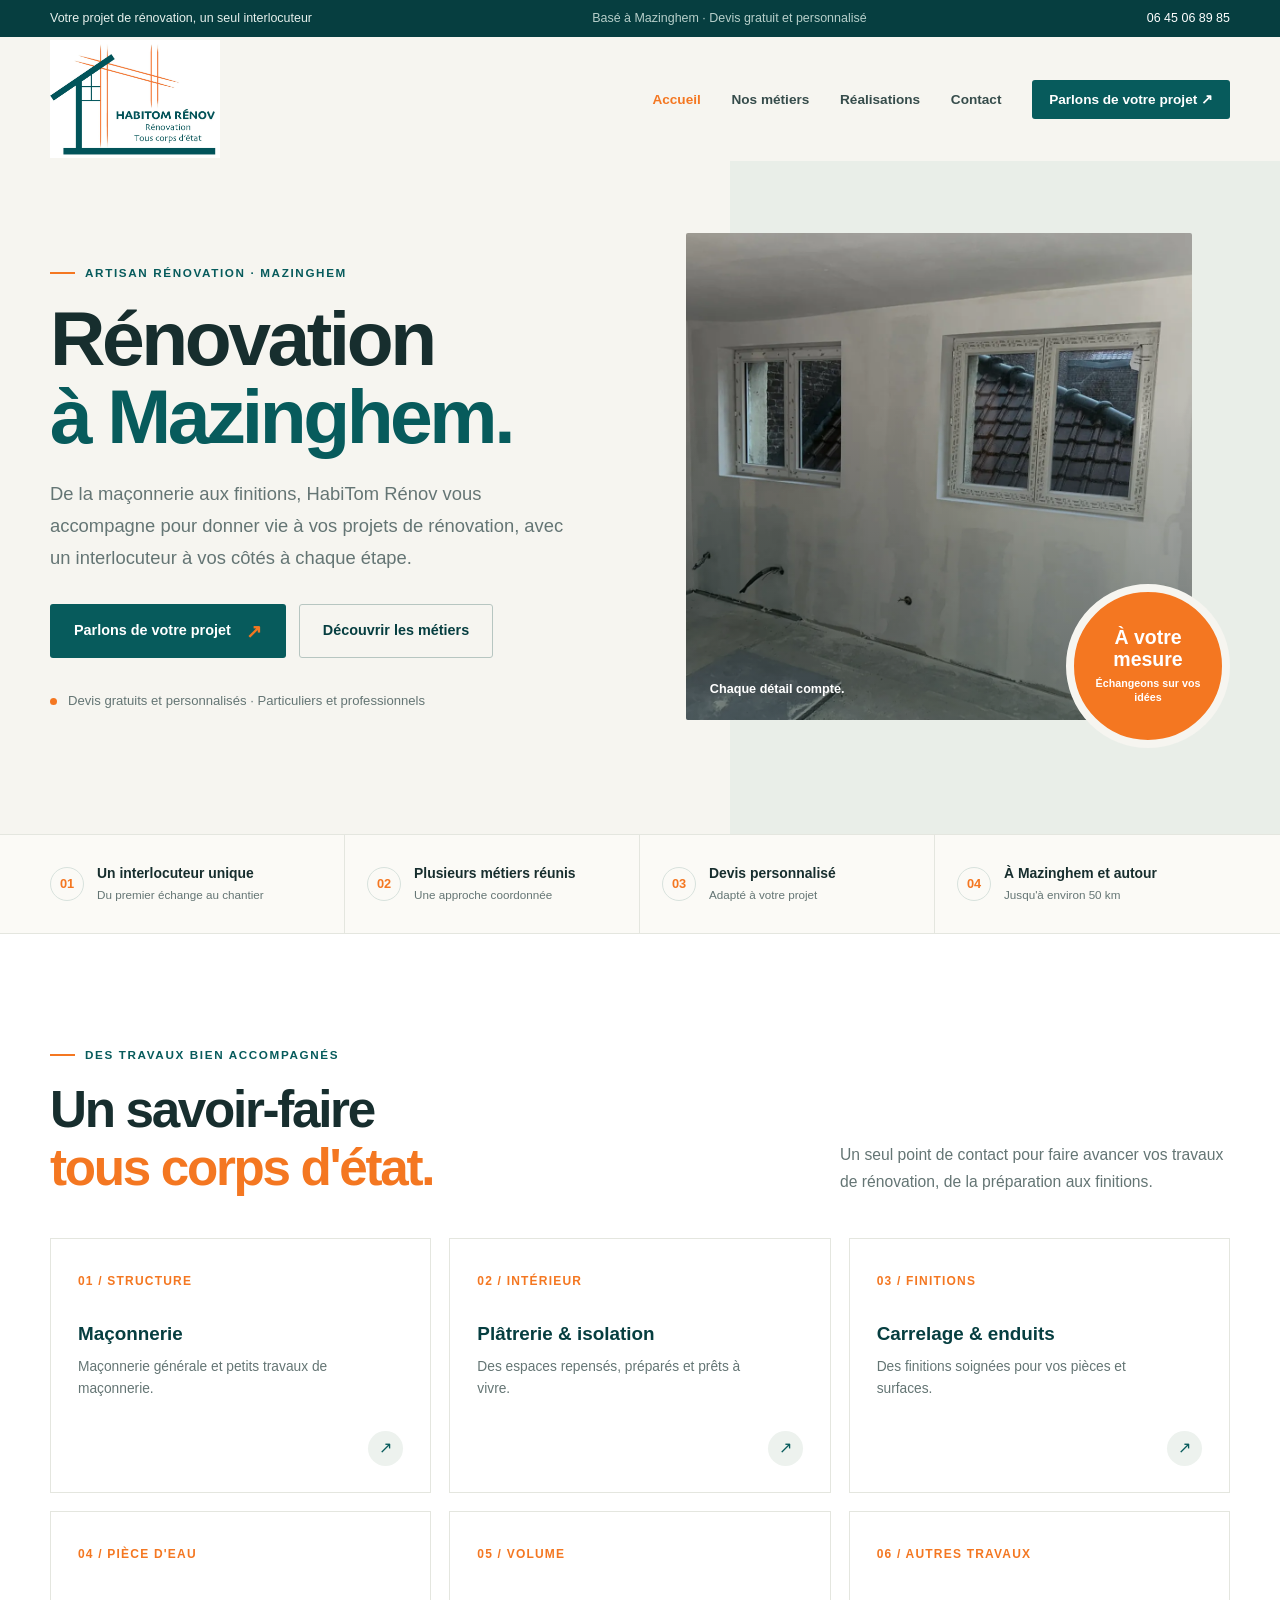
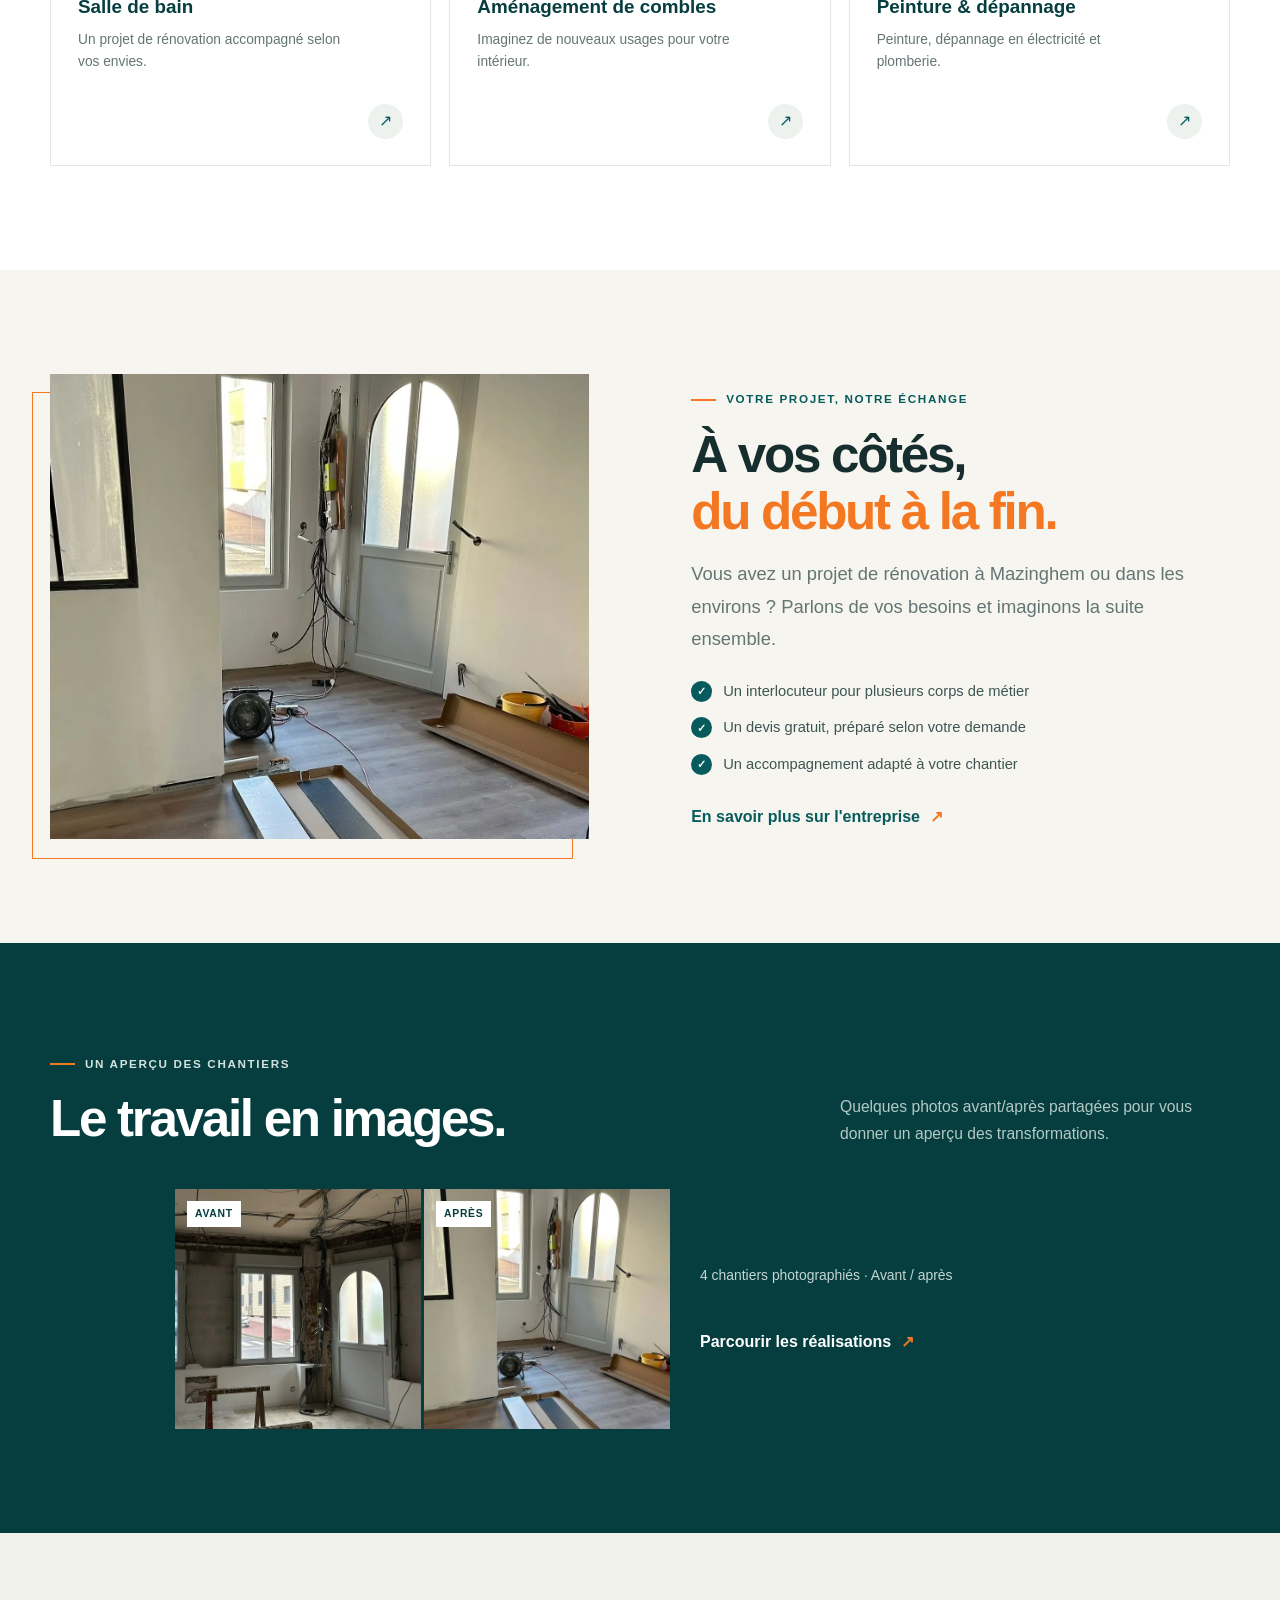
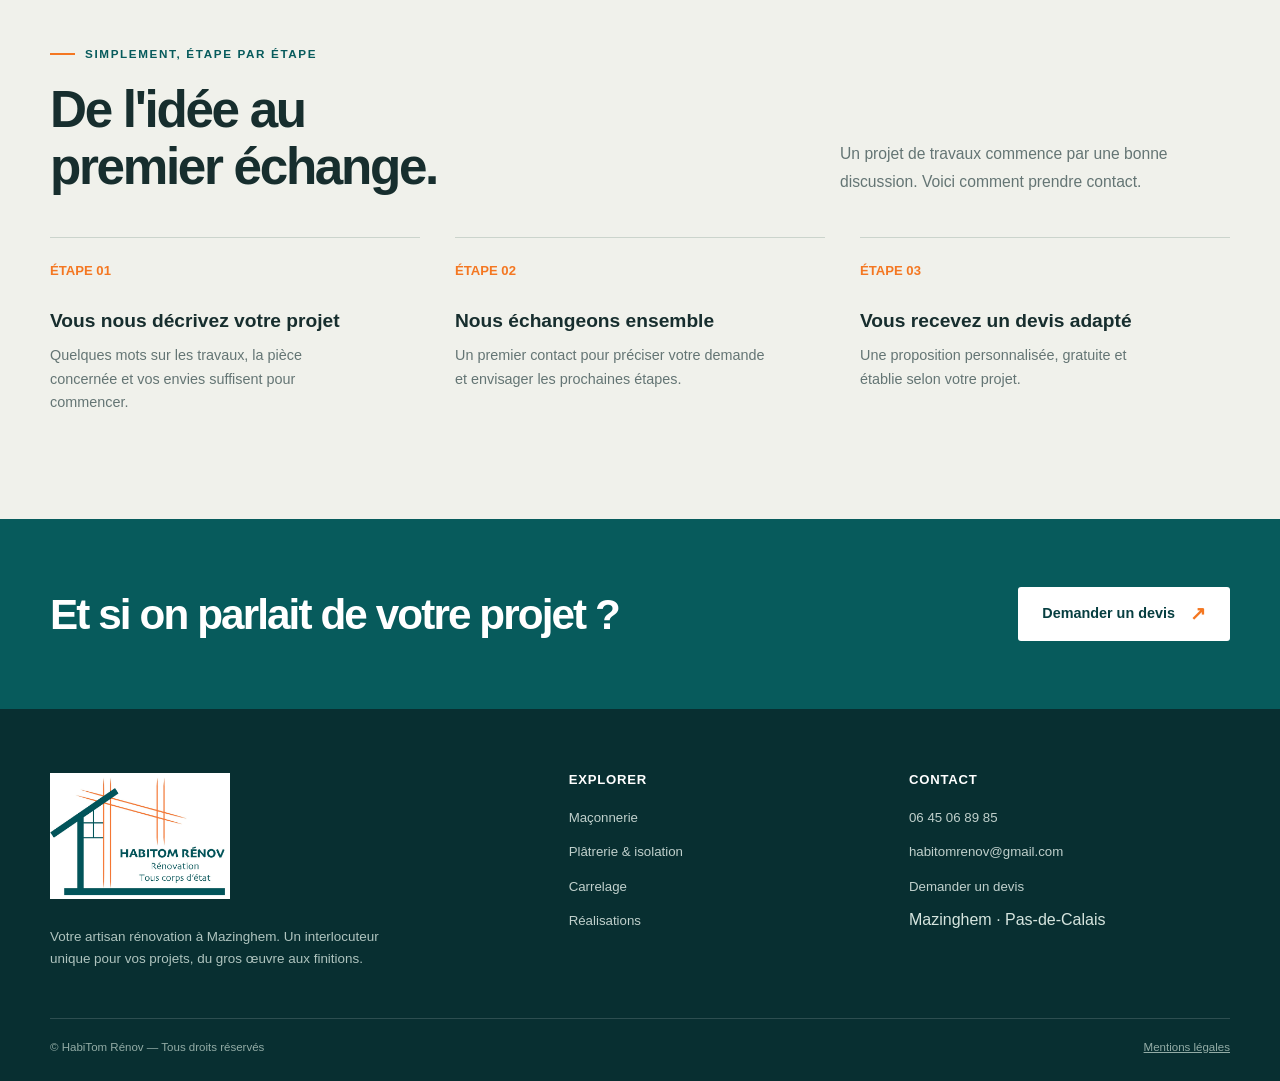
==== index.html @ 7ed55eff "Ajoute le logo recadré au site Co-authored-by: Copilot <223556219+Copilot@users.noreply.github.com>" ====
<!doctype html>
<html lang="fr">
<head>
  <meta charset="utf-8">
  <meta name="viewport" content="width=device-width, initial-scale=1">
  <title>HabiTom Rénov | Rénovation à Mazinghem</title>
  <meta name="description" content="HabiTom Rénov vous accompagne dans vos travaux de rénovation à Mazinghem : maçonnerie, plâtrerie, isolation, carrelage et aménagement intérieur.">
  <meta name="theme-color" content="#075b5c">
  <link rel="icon" href="assets/images/habitom-logo.jpg" type="image/jpeg">
  <link rel="stylesheet" href="assets/css/style.css">
  <script src="assets/js/main.js" defer></script>
  <script type="application/ld+json">
  {
    "@context": "https://schema.org",
    "@type": "GeneralContractor",
    "name": "HabiTom Rénov",
    "telephone": "+33645068985",
    "email": "habitomrenov@gmail.com",
    "address": {
      "@type": "PostalAddress",
      "addressLocality": "Mazinghem",
      "addressCountry": "FR"
    },
    "areaServed": "Mazinghem et ses environs"
  }
  </script>
</head>
<body>
  <a class="skip-link" href="#contenu">Aller au contenu</a>
  <div class="topbar"><div class="wrap topbar-inner"><span>Votre projet de rénovation, un seul interlocuteur</span><span class="topbar-note">Basé à Mazinghem · Devis gratuit et personnalisé</span><a href="tel:+33645068985">06 45 06 89 85</a></div></div>
  <header class="site-header">
    <div class="wrap header-inner">
      <a class="brand" href="index.html" aria-label="HabiTom Rénov, accueil"><img class="brand-logo" src="assets/images/habitom-logo.jpg" alt="Logo HabiTom Rénov"></a>
      <details class="nav-toggle" open>
        <summary>Menu</summary>
        <nav aria-label="Navigation principale"><ul class="nav-list">
          <li><a href="index.html" aria-current="page">Accueil</a></li><li><a href="#metiers">Nos métiers</a></li><li><a href="realisations.html">Réalisations</a></li><li><a href="devis.html">Contact</a></li><li><a class="nav-cta" href="devis.html">Parlons de votre projet <span class="arrow">↗</span></a></li>
        </ul></nav>
      </details>
    </div>
  </header>
  <main id="contenu">
    <section class="hero">
      <div class="wrap hero-grid">
        <div class="hero-copy">
          <p class="eyebrow">Artisan rénovation · Mazinghem</p>
          <h1>Rénovation<br><span>à Mazinghem.</span></h1>
          <p class="lead">De la maçonnerie aux finitions, HabiTom Rénov vous accompagne pour donner vie à vos projets de rénovation, avec un interlocuteur à vos côtés à chaque étape.</p>
          <div class="hero-actions"><a class="button" href="devis.html">Parlons de votre projet <span class="arrow">↗</span></a><a class="button button-secondary" href="#metiers">Découvrir les métiers</a></div>
          <p class="hero-note">Devis gratuits et personnalisés · Particuliers et professionnels</p>
        </div>
        <div class="hero-visual">
          <div class="hero-image"><img src="assets/images/habitom-1-apres.webp" alt="Pièce rénovée avec murs enduits et fenêtres posées" fetchpriority="high"></div>
          <span class="hero-label">Chaque détail compte.</span>
          <div class="hero-stamp"><strong>À votre<br>mesure</strong><span>Échangeons sur vos idées</span></div>
        </div>
      </div>
    </section>
    <section class="trust-row" aria-label="Les engagements HabiTom Rénov">
      <div class="wrap trust-grid">
        <div class="trust-item"><span class="trust-icon">01</span><div><strong>Un interlocuteur unique</strong><span>Du premier échange au chantier</span></div></div>
        <div class="trust-item"><span class="trust-icon">02</span><div><strong>Plusieurs métiers réunis</strong><span>Une approche coordonnée</span></div></div>
        <div class="trust-item"><span class="trust-icon">03</span><div><strong>Devis personnalisé</strong><span>Adapté à votre projet</span></div></div>
        <div class="trust-item"><span class="trust-icon">04</span><div><strong>À Mazinghem et autour</strong><span>Jusqu'à environ 50 km</span></div></div>
      </div>
    </section>
    <section class="section services-section" id="metiers">
      <div class="wrap">
        <div class="section-head"><div><p class="eyebrow">Des travaux bien accompagnés</p><h2>Un savoir-faire<br><span class="accent">tous corps d'état.</span></h2></div><p class="lead">Un seul point de contact pour faire avancer vos travaux de rénovation, de la préparation aux finitions.</p></div>
        <div class="service-grid">
          <article class="service-card"><span class="card-index">01 / STRUCTURE</span><h3>Maçonnerie</h3><p>Maçonnerie générale et petits travaux de maçonnerie.</p><a class="card-arrow" href="maconnerie.html" aria-label="Découvrir la maçonnerie">↗</a></article>
          <article class="service-card"><span class="card-index">02 / INTÉRIEUR</span><h3>Plâtrerie & isolation</h3><p>Des espaces repensés, préparés et prêts à vivre.</p><a class="card-arrow" href="platrerie-isolation.html" aria-label="Découvrir la plâtrerie et l'isolation">↗</a></article>
          <article class="service-card"><span class="card-index">03 / FINITIONS</span><h3>Carrelage & enduits</h3><p>Des finitions soignées pour vos pièces et surfaces.</p><a class="card-arrow" href="carrelage.html" aria-label="Découvrir le carrelage">↗</a></article>
          <article class="service-card"><span class="card-index">04 / PIÈCE D'EAU</span><h3>Salle de bain</h3><p>Un projet de rénovation accompagné selon vos envies.</p><a class="card-arrow" href="salle-de-bain.html" aria-label="Découvrir la rénovation de salle de bain">↗</a></article>
          <article class="service-card"><span class="card-index">05 / VOLUME</span><h3>Aménagement de combles</h3><p>Imaginez de nouveaux usages pour votre intérieur.</p><a class="card-arrow" href="amenagement-combles.html" aria-label="Découvrir l'aménagement de combles">↗</a></article>
          <article class="service-card"><span class="card-index">06 / AUTRES TRAVAUX</span><h3>Peinture & dépannage</h3><p>Peinture, dépannage en électricité et plomberie.</p><a class="card-arrow" href="devis.html" aria-label="Nous contacter pour ces travaux">↗</a></article>
        </div>
      </div>
    </section>
    <section class="section">
      <div class="wrap split">
        <div class="split-visual"><img src="assets/images/habitom-2-apres.webp" alt="Espace intérieur en cours d'aménagement avec une porte et un sol posés" loading="lazy"></div>
        <div class="split-copy"><p class="eyebrow">Votre projet, notre échange</p><h2>À vos côtés,<br><span class="accent">du début à la fin.</span></h2><p class="lead">Vous avez un projet de rénovation à Mazinghem ou dans les environs ? Parlons de vos besoins et imaginons la suite ensemble.</p><ul class="check-list"><li>Un interlocuteur pour plusieurs corps de métier</li><li>Un devis gratuit, préparé selon votre demande</li><li>Un accompagnement adapté à votre chantier</li></ul><a class="text-link" href="devis.html">En savoir plus sur l'entreprise <span>↗</span></a></div>
      </div>
    </section>
    <section class="section project-section">
      <div class="wrap">
        <div class="section-head"><div><p class="eyebrow">Un aperçu des chantiers</p><h2>Le travail en images.</h2></div><p class="lead">Quelques photos avant/après partagées pour vous donner un aperçu des transformations.</p></div>
        <div class="project-preview">
          <div class="project-preview-images">
            <figure><img src="assets/images/habitom-2-avant.webp" alt="Chantier 2 avant travaux, pièce en cours de rénovation" loading="lazy"><figcaption>Avant</figcaption></figure>
            <figure><img src="assets/images/habitom-2-apres.webp" alt="Chantier 2 après travaux, pièce avec porte et sol posés" loading="lazy"><figcaption>Après</figcaption></figure>
          </div>
          <div class="project-preview-copy"><p>4 chantiers photographiés · Avant / après</p><a class="text-link" href="realisations.html">Parcourir les réalisations <span>↗</span></a></div>
        </div>
      </div>
    </section>
    <section class="section steps-section">
      <div class="wrap">
        <div class="section-head"><div><p class="eyebrow">Simplement, étape par étape</p><h2>De l'idée au<br>premier échange.</h2></div><p class="lead">Un projet de travaux commence par une bonne discussion. Voici comment prendre contact.</p></div>
        <div class="steps-grid">
          <article class="step"><span class="step-num">ÉTAPE 01</span><h3>Vous nous décrivez votre projet</h3><p>Quelques mots sur les travaux, la pièce concernée et vos envies suffisent pour commencer.</p></article>
          <article class="step"><span class="step-num">ÉTAPE 02</span><h3>Nous échangeons ensemble</h3><p>Un premier contact pour préciser votre demande et envisager les prochaines étapes.</p></article>
          <article class="step"><span class="step-num">ÉTAPE 03</span><h3>Vous recevez un devis adapté</h3><p>Une proposition personnalisée, gratuite et établie selon votre projet.</p></article>
        </div>
      </div>
    </section>
    <section class="cta-band"><div class="wrap cta-inner"><h2>Et si on parlait de votre projet&nbsp;?</h2><a class="button" href="devis.html">Demander un devis <span class="arrow">↗</span></a></div></section>
  </main>
  <footer class="site-footer">
    <div class="wrap">
      <div class="footer-grid">
        <div><a class="brand footer-brand" href="index.html" aria-label="HabiTom Rénov, accueil"><img class="brand-logo" src="assets/images/habitom-logo.jpg" alt="Logo HabiTom Rénov"></a><p class="footer-about">Votre artisan rénovation à Mazinghem. Un interlocuteur unique pour vos projets, du gros œuvre aux finitions.</p></div>
        <div class="footer-col"><h2>Explorer</h2><ul class="footer-links"><li><a href="maconnerie.html">Maçonnerie</a></li><li><a href="platrerie-isolation.html">Plâtrerie & isolation</a></li><li><a href="carrelage.html">Carrelage</a></li><li><a href="realisations.html">Réalisations</a></li></ul></div>
        <div class="footer-col"><h2>Contact</h2><ul class="footer-links"><li><a href="tel:+33645068985">06 45 06 89 85</a></li><li><a href="mailto:habitomrenov@gmail.com">habitomrenov@gmail.com</a></li><li><a href="devis.html">Demander un devis</a></li><li><span>Mazinghem · Pas-de-Calais</span></li></ul></div>
      </div>
      <div class="footer-bottom"><span>© HabiTom Rénov — Tous droits réservés</span><a href="mentions-legales.html">Mentions légales</a></div>
    </div>
  </footer>
</body>
</html>
---- assets/css/style.css ----
:root {
  color-scheme: light;
  --teal: #075b5c;
  --teal-dark: #063e40;
  --orange: #f47721;
  --ink: #172e2e;
  --muted: #647574;
  --paper: #f6f5f0;
  --white: #fff;
  --line: #e4e6df;
  --sans: 'Segoe UI', Arial, sans-serif;
  --display: 'Segoe UI', Arial, sans-serif;
  --content: 1180px;
}

* { box-sizing: border-box; }
html { scroll-behavior: smooth; }
body {
  margin: 0;
  color: var(--ink);
  background: var(--paper);
  font-family: var(--sans);
  font-size: 16px;
  line-height: 1.65;
  -webkit-font-smoothing: antialiased;
}
img { display: block; max-width: 100%; }
a { color: inherit; }
button, input, select, textarea { font: inherit; }
button, a { -webkit-tap-highlight-color: transparent; }
::selection { color: var(--white); background: var(--teal); }

.skip-link {
  position: absolute;
  z-index: 20;
  top: 10px;
  left: 10px;
  padding: 10px 14px;
  transform: translateY(-160%);
  color: var(--white);
  background: var(--teal-dark);
}
.skip-link:focus { transform: translateY(0); }
.wrap { width: min(var(--content), calc(100% - 48px)); margin-inline: auto; }
.eyebrow {
  display: inline-flex;
  align-items: center;
  gap: 10px;
  margin: 0 0 18px;
  color: var(--teal);
  font-size: .73rem;
  font-weight: 700;
  letter-spacing: .14em;
  line-height: 1.4;
  text-transform: uppercase;
}
.eyebrow::before { width: 25px; height: 2px; content: ''; background: var(--orange); }
h1, h2, h3, p { margin-top: 0; }
h1, h2, h3 { font-family: var(--display); }
h1, h2 { letter-spacing: -.045em; }
h1 { margin-bottom: 22px; font-size: clamp(2.8rem, 6vw, 5.55rem); font-weight: 600; line-height: 1.02; }
h2 { margin-bottom: 18px; font-size: clamp(2rem, 4vw, 3.2rem); font-weight: 600; line-height: 1.12; }
h3 { margin-bottom: 10px; font-size: 1.2rem; line-height: 1.3; }
.accent { color: var(--orange); }
.lead { max-width: 590px; color: var(--muted); font-size: clamp(1.02rem, 1.7vw, 1.15rem); line-height: 1.75; }
.section { padding: 104px 0; }
.section-head { display: flex; align-items: end; justify-content: space-between; gap: 30px; margin-bottom: 42px; }
.section-head h2 { max-width: 600px; margin-bottom: 0; }
.section-head .lead { max-width: 390px; margin-bottom: 0; font-size: .98rem; }

.topbar { color: #e6f0ec; background: var(--teal-dark); font-size: .78rem; }
.topbar-inner { display: flex; min-height: 37px; align-items: center; justify-content: space-between; gap: 20px; }
.topbar a { color: var(--white); text-decoration: none; }
.topbar .topbar-note { color: #b7cfca; }
.site-header { position: relative; z-index: 5; background: var(--paper); }
.header-inner { display: flex; min-height: 124px; align-items: center; justify-content: space-between; gap: 28px; }
.brand { display: inline-flex; flex: 0 0 auto; align-items: center; color: var(--teal-dark); text-decoration: none; }
.brand-logo { display: block; width: 170px; height: auto; }
.nav-toggle { position: relative; }
.nav-toggle summary { display: none; }
.nav-list { display: flex; align-items: center; gap: clamp(16px, 2.4vw, 33px); margin: 0; padding: 0; list-style: none; }
.nav-list a { color: #364c4b; font-size: .85rem; font-weight: 600; text-decoration: none; transition: color .2s ease; }
.nav-list a:hover, .nav-list a[aria-current="page"] { color: var(--orange); }
.nav-list .nav-cta { padding: 12px 17px; border-radius: 3px; color: var(--white); background: var(--teal); }
.nav-list .nav-cta:hover { color: var(--white); background: var(--teal-dark); }

.button {
  display: inline-flex;
  min-height: 54px;
  align-items: center;
  justify-content: center;
  gap: 15px;
  padding: 0 23px;
  border: 1px solid transparent;
  border-radius: 3px;
  color: var(--white);
  background: var(--teal);
  font-size: .9rem;
  font-weight: 700;
  text-decoration: none;
  transition: background .2s ease, transform .2s ease;
}
.button:hover { transform: translateY(-2px); background: var(--teal-dark); }
.button .arrow { color: var(--orange); font-size: 1.2rem; }
.button-secondary { border-color: #b7c6c1; color: var(--teal-dark); background: transparent; }
.button-secondary:hover { color: var(--white); background: var(--teal-dark); }
.text-link { display: inline-flex; align-items: center; gap: 10px; color: var(--teal); font-weight: 700; text-decoration: none; }
.text-link span { color: var(--orange); transition: transform .2s ease; }
.text-link:hover span { transform: translateX(4px); }

.hero { position: relative; overflow: hidden; padding: 72px 0 86px; background: var(--paper); }
.hero::before { position: absolute; top: 0; right: 0; width: 43%; height: 100%; content: ''; background: #e9eee8; }
.hero-grid { position: relative; display: grid; grid-template-columns: 1.03fr .97fr; align-items: center; gap: 58px; }
.hero-copy { position: relative; z-index: 1; padding: 14px 0; }
.hero h1 span { display: block; color: var(--teal); }
.hero .lead { max-width: 520px; margin-bottom: 30px; }
.hero-actions { display: flex; flex-wrap: wrap; align-items: center; gap: 13px; }
.hero-note { display: flex; align-items: center; gap: 11px; margin-top: 32px; color: var(--muted); font-size: .82rem; }
.hero-note::before { width: 7px; height: 7px; border-radius: 50%; content: ''; background: var(--orange); }
.hero-visual { position: relative; min-height: 515px; }
.hero-image { position: absolute; inset: 0 38px 28px 0; overflow: hidden; border-radius: 2px; background: #d3d9d4; }
.hero-image img { width: 100%; height: 100%; object-fit: cover; object-position: center; }
.hero-image::after { position: absolute; inset: 35% 0 0; content: ''; background: linear-gradient(transparent, rgb(6 35 36 / .36)); }
.hero-stamp {
  position: absolute;
  right: 0;
  bottom: 0;
  display: grid;
  width: 164px;
  aspect-ratio: 1;
  align-content: center;
  padding: 20px;
  border: 8px solid var(--paper);
  border-radius: 50%;
  color: var(--white);
  background: var(--orange);
  text-align: center;
}
.hero-stamp strong { font-family: var(--display); font-size: 1.22rem; line-height: 1.1; }
.hero-stamp span { margin-top: 7px; font-size: .67rem; font-weight: 600; line-height: 1.3; }
.hero-label { position: absolute; bottom: 48px; left: 24px; z-index: 1; color: var(--white); font-size: .79rem; font-weight: 600; }

.trust-row { border-top: 1px solid var(--line); border-bottom: 1px solid var(--line); background: #fbfaf6; }
.trust-grid { display: grid; grid-template-columns: repeat(4, 1fr); }
.trust-item { display: flex; min-height: 98px; align-items: center; gap: 13px; padding: 18px 22px; border-right: 1px solid var(--line); }
.trust-item:first-child { padding-left: 0; }
.trust-item:last-child { border-right: 0; }
.trust-icon { display: grid; width: 34px; height: 34px; flex: 0 0 auto; place-items: center; border: 1px solid #d8e2dd; border-radius: 50%; color: var(--orange); font-family: var(--display); font-size: .8rem; font-weight: 800; }
.trust-item strong { display: block; font-family: var(--display); font-size: .87rem; line-height: 1.35; }
.trust-item div > span { display: block; margin-top: 2px; color: var(--muted); font-size: .73rem; }

.services-section { background: var(--white); }
.service-grid { display: grid; grid-template-columns: repeat(3, 1fr); gap: 18px; }
.service-card { position: relative; min-height: 255px; padding: 28px 27px 25px; border: 1px solid var(--line); background: #fff; transition: border-color .2s ease, transform .2s ease, box-shadow .2s ease; }
.service-card:hover { transform: translateY(-4px); border-color: #b9cfca; box-shadow: 0 16px 38px rgb(21 51 49 / .07); }
.service-card .card-index { display: inline-block; margin-bottom: 30px; color: var(--orange); font-family: var(--display); font-size: .75rem; font-weight: 800; letter-spacing: .1em; }
.service-card h3 { max-width: 240px; color: var(--teal-dark); font-size: 1.18rem; }
.service-card p { max-width: 280px; margin-bottom: 19px; color: var(--muted); font-size: .86rem; line-height: 1.6; }
.service-card .card-arrow { position: absolute; right: 27px; bottom: 26px; display: grid; width: 35px; height: 35px; place-items: center; border-radius: 50%; color: var(--teal); background: #edf2ee; text-decoration: none; }
.service-card .card-arrow:hover { color: var(--white); background: var(--teal); }

.split { display: grid; grid-template-columns: 1fr 1fr; align-items: center; gap: clamp(42px, 8vw, 110px); }
.split-visual { position: relative; min-height: 465px; }
.split-visual img { width: 100%; height: 465px; object-fit: cover; }
.split-visual::before { position: absolute; z-index: -1; top: 18px; left: -18px; width: 100%; height: 100%; content: ''; border: 1px solid var(--orange); }
.split-copy .lead { margin-bottom: 24px; }
.check-list { display: grid; gap: 12px; margin: 0 0 28px; padding: 0; list-style: none; }
.check-list li { display: flex; align-items: start; gap: 11px; color: #3d5553; font-size: .92rem; }
.check-list li::before { display: grid; width: 21px; height: 21px; flex: 0 0 auto; place-items: center; margin-top: 2px; border-radius: 50%; color: var(--white); content: '✓'; background: var(--teal); font-size: .7rem; font-weight: 700; }

.project-section { color: var(--white); background: var(--teal-dark); }
.project-section .eyebrow { color: #d3e2dd; }
.project-section .section-head h2 { color: var(--white); }
.project-section .section-head .lead { color: #b3c9c4; }
.project-carousel { max-width: 930px; margin-inline: auto; outline: none; }
.project-carousel:focus-visible { outline: 2px solid #ff9a54; outline-offset: 6px; }
.project-slides { position: relative; }
.project-slide { position: relative; min-height: 420px; overflow: hidden; background: #54706b; }
.project-slide[hidden] { display: none; }
.project-slide::after { position: absolute; inset: 40% 0 0; content: ''; background: linear-gradient(transparent, rgb(3 35 36 / .92)); pointer-events: none; }
.project-slide-images { display: grid; height: 420px; grid-template-columns: 1fr 1fr; gap: 3px; }
.project-slide-images figure { position: relative; min-width: 0; height: 100%; margin: 0; overflow: hidden; background: #54706b; }
.project-slide-images img { width: 100%; height: 100%; object-fit: cover; transition: transform .5s ease; }
.project-slide:hover .project-slide-images img { transform: scale(1.025); }
.project-slide-images figcaption { position: absolute; z-index: 1; top: 17px; left: 17px; padding: 5px 10px; color: var(--teal-dark); background: var(--white); font-size: .68rem; font-weight: 800; letter-spacing: .08em; text-transform: uppercase; }
.project-card-copy { position: absolute; z-index: 1; right: 27px; bottom: 25px; left: 27px; }
.project-card-copy span { color: #f8b67f; font-size: .72rem; font-weight: 700; letter-spacing: .1em; text-transform: uppercase; }
.project-card-copy h3 { margin: 8px 0 0; font-size: 1.45rem; }
.project-carousel-controls { display: flex; min-height: 72px; align-items: center; justify-content: center; gap: 20px; }
.carousel-arrow { display: grid; width: 42px; height: 42px; place-items: center; border: 1px solid rgb(255 255 255 / .35); border-radius: 50%; color: var(--white); background: transparent; cursor: pointer; font-size: 1.2rem; transition: color .2s ease, background .2s ease; }
.carousel-arrow:hover, .carousel-arrow:focus-visible { color: var(--teal-dark); background: var(--white); }
.carousel-dots { display: flex; align-items: center; gap: 9px; }
.carousel-dots button { width: 9px; height: 9px; padding: 0; border: 0; border-radius: 50%; background: #7d9992; cursor: pointer; transition: background .2s ease, transform .2s ease; }
.carousel-dots button[aria-current="true"] { transform: scale(1.3); background: var(--orange); }
.carousel-dots button:focus-visible { outline: 2px solid var(--white); outline-offset: 4px; }
.carousel-status { min-width: 42px; color: #c4d6d1; font-size: .76rem; font-variant-numeric: tabular-nums; text-align: center; }
.project-preview { display: grid; max-width: 930px; grid-template-columns: 1.1fr .9fr; align-items: center; gap: 30px; margin-inline: auto; }
.project-preview-images { display: grid; height: 240px; grid-template-columns: 1fr 1fr; gap: 3px; }
.project-preview-images figure { position: relative; min-width: 0; height: 100%; margin: 0; overflow: hidden; background: #54706b; }
.project-preview-images img { width: 100%; height: 100%; object-fit: cover; }
.project-preview-images figcaption { position: absolute; top: 12px; left: 12px; padding: 4px 8px; color: var(--teal-dark); background: var(--white); font-size: .65rem; font-weight: 800; letter-spacing: .07em; text-transform: uppercase; }
.project-preview-copy p { margin-bottom: 12px; color: #c4d6d1; font-size: .87rem; }
.project-section .text-link { margin-top: 30px; color: var(--white); }

.steps-section { background: #f0f1eb; }
.steps-grid { display: grid; grid-template-columns: repeat(3, 1fr); gap: 35px; }
.step { padding-top: 22px; border-top: 1px solid #cbd4cc; }
.step-num { display: block; margin-bottom: 27px; color: var(--orange); font-family: var(--display); font-size: .82rem; font-weight: 800; }
.step p { max-width: 310px; margin-bottom: 0; color: var(--muted); font-size: .9rem; }

.cta-band { padding: 68px 0; color: var(--white); background: var(--teal); }
.cta-inner { display: flex; align-items: center; justify-content: space-between; gap: 36px; }
.cta-inner h2 { max-width: 640px; margin: 0; font-size: clamp(1.8rem, 3.3vw, 2.8rem); }
.cta-inner .button { flex: 0 0 auto; color: var(--teal-dark); background: var(--white); }
.cta-inner .button:hover { background: #e7eee9; }

.page-hero { position: relative; overflow: hidden; padding: 82px 0 76px; background: #edf0e9; }
.page-hero::after { position: absolute; top: -110px; right: 6%; width: 370px; height: 370px; border: 1px solid rgb(7 91 92 / .16); border-radius: 50%; content: ''; box-shadow: 0 0 0 35px rgb(7 91 92 / .035), 0 0 0 70px rgb(7 91 92 / .025); }
.page-hero-inner { position: relative; z-index: 1; max-width: 780px; }
.page-hero h1 { max-width: 760px; margin-bottom: 16px; font-size: clamp(2.7rem, 6vw, 4.6rem); }
.breadcrumbs { display: flex; flex-wrap: wrap; gap: 9px; margin-bottom: 35px; color: var(--muted); font-size: .78rem; }
.breadcrumbs a { text-decoration: none; }
.breadcrumbs a:hover { color: var(--teal); }
.breadcrumbs span { color: var(--orange); }
.service-detail { background: var(--white); }
.detail-grid { display: grid; grid-template-columns: 1fr .9fr; align-items: center; gap: 70px; }
.detail-image { min-height: 430px; overflow: hidden; background: #e0e5df; }
.detail-image img { width: 100%; height: 430px; object-fit: cover; }
.detail-copy p { color: var(--muted); }
.detail-copy .check-list { margin-top: 25px; }
.related-section { background: #f1f2ed; }
.related-grid { display: grid; grid-template-columns: repeat(4, 1fr); gap: 14px; }
.related-link { display: flex; min-height: 120px; flex-direction: column; justify-content: space-between; padding: 18px; border: 1px solid #dce1db; background: var(--white); text-decoration: none; }
.related-link span { color: var(--orange); font-size: .7rem; font-weight: 800; }
.related-link strong { color: var(--teal-dark); font-family: var(--display); font-size: .95rem; }

.gallery-section { background: var(--white); }
.gallery-grid { display: grid; grid-template-columns: repeat(2, 1fr); gap: 30px; }
.gallery-item { padding: 15px; border: 1px solid var(--line); background: var(--paper); }
.gallery-item h2 { margin: 9px 0 16px; font-size: 1.15rem; letter-spacing: -.02em; }
.before-after { display: grid; grid-template-columns: 1fr 1fr; gap: 8px; }
.before-after figure { position: relative; min-width: 0; margin: 0; }
.before-after img { width: 100%; aspect-ratio: 4 / 3; object-fit: cover; }
.before-after figcaption { position: absolute; bottom: 9px; left: 9px; padding: 4px 8px; color: var(--white); background: rgb(6 47 48 / .84); font-size: .68rem; font-weight: 700; letter-spacing: .06em; text-transform: uppercase; }
.gallery-note { margin: 28px 0 0; color: var(--muted); font-size: .82rem; }

.contact-section { background: var(--white); }
.contact-grid { display: grid; grid-template-columns: .75fr 1.25fr; gap: 75px; }
.contact-copy .lead { margin-bottom: 30px; }
.contact-list { display: grid; gap: 20px; margin: 0; padding: 0; list-style: none; }
.contact-list li { display: flex; gap: 14px; align-items: flex-start; }
.contact-list .contact-icon { display: grid; width: 38px; height: 38px; flex: 0 0 auto; place-items: center; border-radius: 50%; color: var(--orange); background: #fff0e4; font-weight: 800; }
.contact-list strong { display: block; font-size: .83rem; }
.contact-list a, .contact-list span { color: var(--muted); font-size: .88rem; text-decoration: none; }
.contact-list a:hover { color: var(--teal); }
.form-card { padding: clamp(23px, 4vw, 40px); border: 1px solid var(--line); background: #fbfaf6; }
.form-card h2 { margin-bottom: 10px; font-size: 1.6rem; letter-spacing: -.03em; }
.form-intro { margin-bottom: 25px; color: var(--muted); font-size: .85rem; }
.form-grid { display: grid; grid-template-columns: 1fr 1fr; gap: 17px; }
.field { display: grid; gap: 7px; }
.field-full { grid-column: 1 / -1; }
.field label { color: #344a49; font-size: .8rem; font-weight: 700; }
.field input, .field select, .field textarea { width: 100%; min-height: 46px; padding: 11px 12px; border: 1px solid #d8ded8; border-radius: 2px; outline: 0; color: var(--ink); background: var(--white); }
.field textarea { min-height: 112px; resize: vertical; }
.field input:focus, .field select:focus, .field textarea:focus { border-color: var(--teal); box-shadow: 0 0 0 3px rgb(7 91 92 / .1); }
.form-actions { display: flex; flex-wrap: wrap; align-items: center; gap: 15px; margin-top: 22px; }
.form-disclaimer { margin: 13px 0 0; color: var(--muted); font-size: .72rem; }
.form-actions .button { cursor: default; }
.form-note { margin: 17px 0 0; padding: 10px 12px; border-left: 2px solid var(--orange); color: var(--muted); background: #f5f0e9; font-size: .75rem; }

.legal-section { background: var(--white); }
.legal-content { max-width: 800px; }
.legal-content h2 { margin-top: 38px; font-size: 1.35rem; letter-spacing: -.02em; }
.legal-content p { color: #50615f; }
.placeholder { color: var(--teal); font-weight: 700; }

.site-footer { padding: 64px 0 24px; color: #d6e5df; background: #082f31; }
.footer-grid { display: grid; grid-template-columns: 1.3fr .8fr .9fr; gap: 55px; padding-bottom: 48px; }
.footer-brand { color: var(--white); }
.footer-brand .brand-logo { width: 180px; }
.footer-about { max-width: 330px; margin: 19px 0 0; color: #afc4bf; font-size: .84rem; }
.footer-col h2 { margin-bottom: 16px; color: #fff; font-family: var(--display); font-size: .82rem; letter-spacing: .06em; text-transform: uppercase; }
.footer-links { display: grid; gap: 8px; margin: 0; padding: 0; list-style: none; }
.footer-links a { color: #c0d0cc; font-size: .83rem; text-decoration: none; }
.footer-links a:hover { color: #ff9a54; }
.footer-bottom { display: flex; justify-content: space-between; gap: 18px; padding-top: 19px; border-top: 1px solid rgb(255 255 255 / .15); color: #93aca6; font-size: .72rem; }

@media (max-width: 960px) {
  .header-inner { gap: 15px; }
  .nav-list { gap: 15px; }
  .nav-list a { font-size: .78rem; }
  .hero-grid { gap: 35px; }
  .hero-visual { min-height: 440px; }
  .trust-item { padding-inline: 12px; }
  .trust-item strong { font-size: .79rem; }
  .detail-grid { gap: 40px; }
  .contact-grid { gap: 45px; }
}
@media (max-width: 740px) {
  .wrap { width: min(var(--content), calc(100% - 36px)); }
  .section { padding: 72px 0; }
  .topbar-inner { min-height: 34px; font-size: .7rem; }
  .topbar-note { display: none; }
  .header-inner { min-height: 112px; }
  .brand-logo { width: 155px; }
  .nav-toggle { margin-left: auto; }
  .nav-toggle summary { display: flex; min-height: 42px; align-items: center; gap: 9px; padding: 0 12px; border: 1px solid var(--line); color: var(--teal-dark); cursor: pointer; font-size: .83rem; font-weight: 700; list-style: none; }
  .nav-toggle summary::-webkit-details-marker { display: none; }
  .nav-toggle summary::after { width: 7px; height: 7px; transform: rotate(45deg) translateY(-2px); border-right: 1.5px solid var(--orange); border-bottom: 1.5px solid var(--orange); content: ''; }
  .nav-toggle:not([open]) > nav { display: none; }
  .nav-toggle[open] summary::after { transform: rotate(225deg) translate(-2px, -1px); }
  .nav-list { position: absolute; top: calc(100% + 10px); right: 0; display: grid; min-width: 235px; gap: 0; padding: 8px; border: 1px solid var(--line); background: var(--white); box-shadow: 0 16px 34px rgb(8 47 49 / .13); }
  .nav-list li { border-bottom: 1px solid #edf0eb; }
  .nav-list li:last-child { padding-top: 8px; border-bottom: 0; }
  .nav-list a { display: block; padding: 11px 10px; font-size: .88rem; }
  .nav-list .nav-cta { text-align: center; }
  .hero { padding: 49px 0 56px; }
  .hero::before { top: auto; bottom: 0; width: 100%; height: 33%; }
  .hero-grid { grid-template-columns: 1fr; gap: 33px; }
  .hero-copy { padding: 0; }
  .hero h1 { max-width: 560px; font-size: clamp(2.8rem, 12vw, 4.3rem); }
  .hero .lead { margin-bottom: 23px; }
  .hero-note { margin-top: 22px; }
  .hero-visual { min-height: 345px; margin-right: 17px; }
  .hero-image { right: 23px; bottom: 20px; }
  .hero-stamp { width: 126px; border-width: 6px; }
  .hero-stamp strong { font-size: 1.05rem; }
  .hero-stamp span { font-size: .6rem; }
  .hero-label { bottom: 34px; left: 12px; font-size: .68rem; }
  .trust-grid { grid-template-columns: 1fr 1fr; }
  .trust-item { min-height: 80px; padding: 13px 10px; border-bottom: 1px solid var(--line); }
  .trust-item:nth-child(2) { border-right: 0; }
  .trust-item:nth-child(3), .trust-item:nth-child(4) { border-bottom: 0; }
  .trust-item:first-child { padding-left: 10px; }
  .trust-item strong { font-size: .77rem; }
  .trust-item div > span { font-size: .67rem; }
  .section-head { display: block; margin-bottom: 29px; }
  .section-head .lead { margin-top: 14px; }
  .service-grid { grid-template-columns: 1fr 1fr; gap: 11px; }
  .service-card { min-height: 240px; padding: 20px 17px; }
  .service-card .card-index { margin-bottom: 23px; }
  .service-card h3 { font-size: 1rem; }
  .service-card p { font-size: .78rem; }
  .service-card .card-arrow { right: 15px; bottom: 15px; width: 30px; height: 30px; }
  .split, .detail-grid, .contact-grid { grid-template-columns: 1fr; gap: 40px; }
  .split-visual { min-height: 330px; margin-inline: 12px 0; }
  .split-visual img { height: 330px; }
  .split-visual::before { top: 12px; left: -12px; }
  .project-preview { grid-template-columns: 1fr; gap: 16px; }
  .project-preview-images { height: 210px; }
  .project-slide { min-height: 310px; }
  .project-slide-images { height: 310px; }
  .project-card-copy { right: 17px; bottom: 16px; left: 17px; }
  .project-card-copy h3 { font-size: 1.16rem; }
  .project-carousel-controls { min-height: 65px; gap: 13px; }
  .carousel-arrow { width: 38px; height: 38px; }
  .steps-grid { grid-template-columns: 1fr; gap: 25px; }
  .step { padding-top: 16px; }
  .step-num { margin-bottom: 12px; }
  .cta-inner { align-items: flex-start; flex-direction: column; }
  .page-hero { padding: 58px 0 52px; }
  .page-hero::after { right: -210px; }
  .page-hero h1 { font-size: clamp(2.55rem, 11vw, 4rem); }
  .detail-image, .detail-image img { min-height: 300px; height: 300px; }
  .related-grid { grid-template-columns: 1fr 1fr; }
  .related-link { min-height: 105px; padding: 14px; }
  .gallery-grid { grid-template-columns: 1fr; gap: 15px; }
  .gallery-item { padding: 11px; }
  .gallery-item h2 { font-size: 1rem; }
  .contact-grid { gap: 35px; }
  .footer-grid { grid-template-columns: 1fr 1fr; gap: 35px 22px; padding-bottom: 34px; }
  .footer-grid > :first-child { grid-column: 1 / -1; }
  .footer-bottom { flex-direction: column; gap: 5px; }
}
@media (max-width: 420px) {
  .wrap { width: calc(100% - 28px); }
  .brand-logo { width: 125px; }
  .header-inner { min-height: 92px; }
  .topbar-inner { gap: 8px; }
  .topbar-inner > span:first-child { overflow: hidden; white-space: nowrap; text-overflow: ellipsis; }
  .topbar-inner a { flex: 0 0 auto; white-space: nowrap; }
  .hero-actions { align-items: stretch; flex-direction: column; }
  .hero-actions .button { width: 100%; }
  .service-grid { grid-template-columns: 1fr; }
  .service-card { min-height: 215px; }
  .form-grid { grid-template-columns: 1fr; }
  .field-full { grid-column: auto; }
  .related-grid { grid-template-columns: 1fr; }
  .footer-grid { grid-template-columns: 1fr; }
  .footer-grid > :first-child { grid-column: auto; }
  .footer-bottom { font-size: .68rem; }
}
@media (prefers-reduced-motion: reduce) {
  *, *::before, *::after { scroll-behavior: auto !important; transition-duration: .01ms !important; animation-duration: .01ms !important; animation-iteration-count: 1 !important; }
}
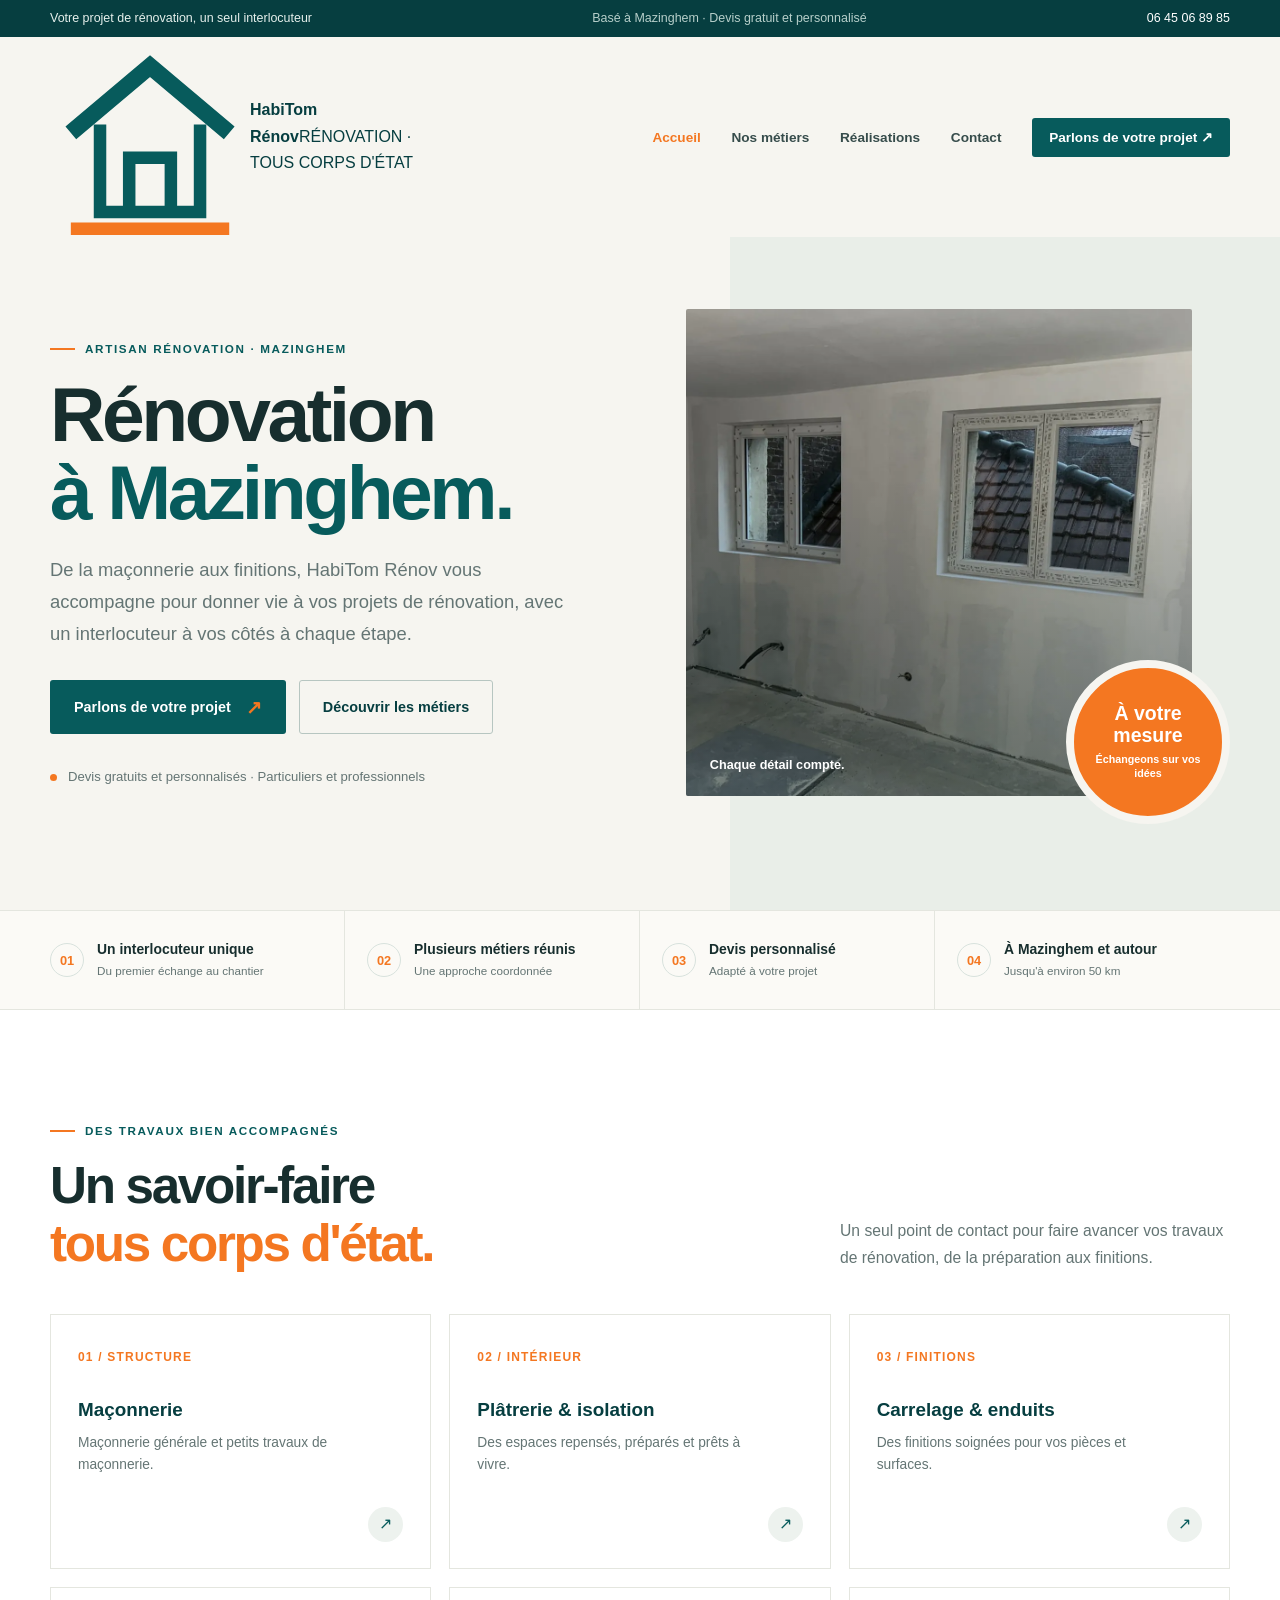
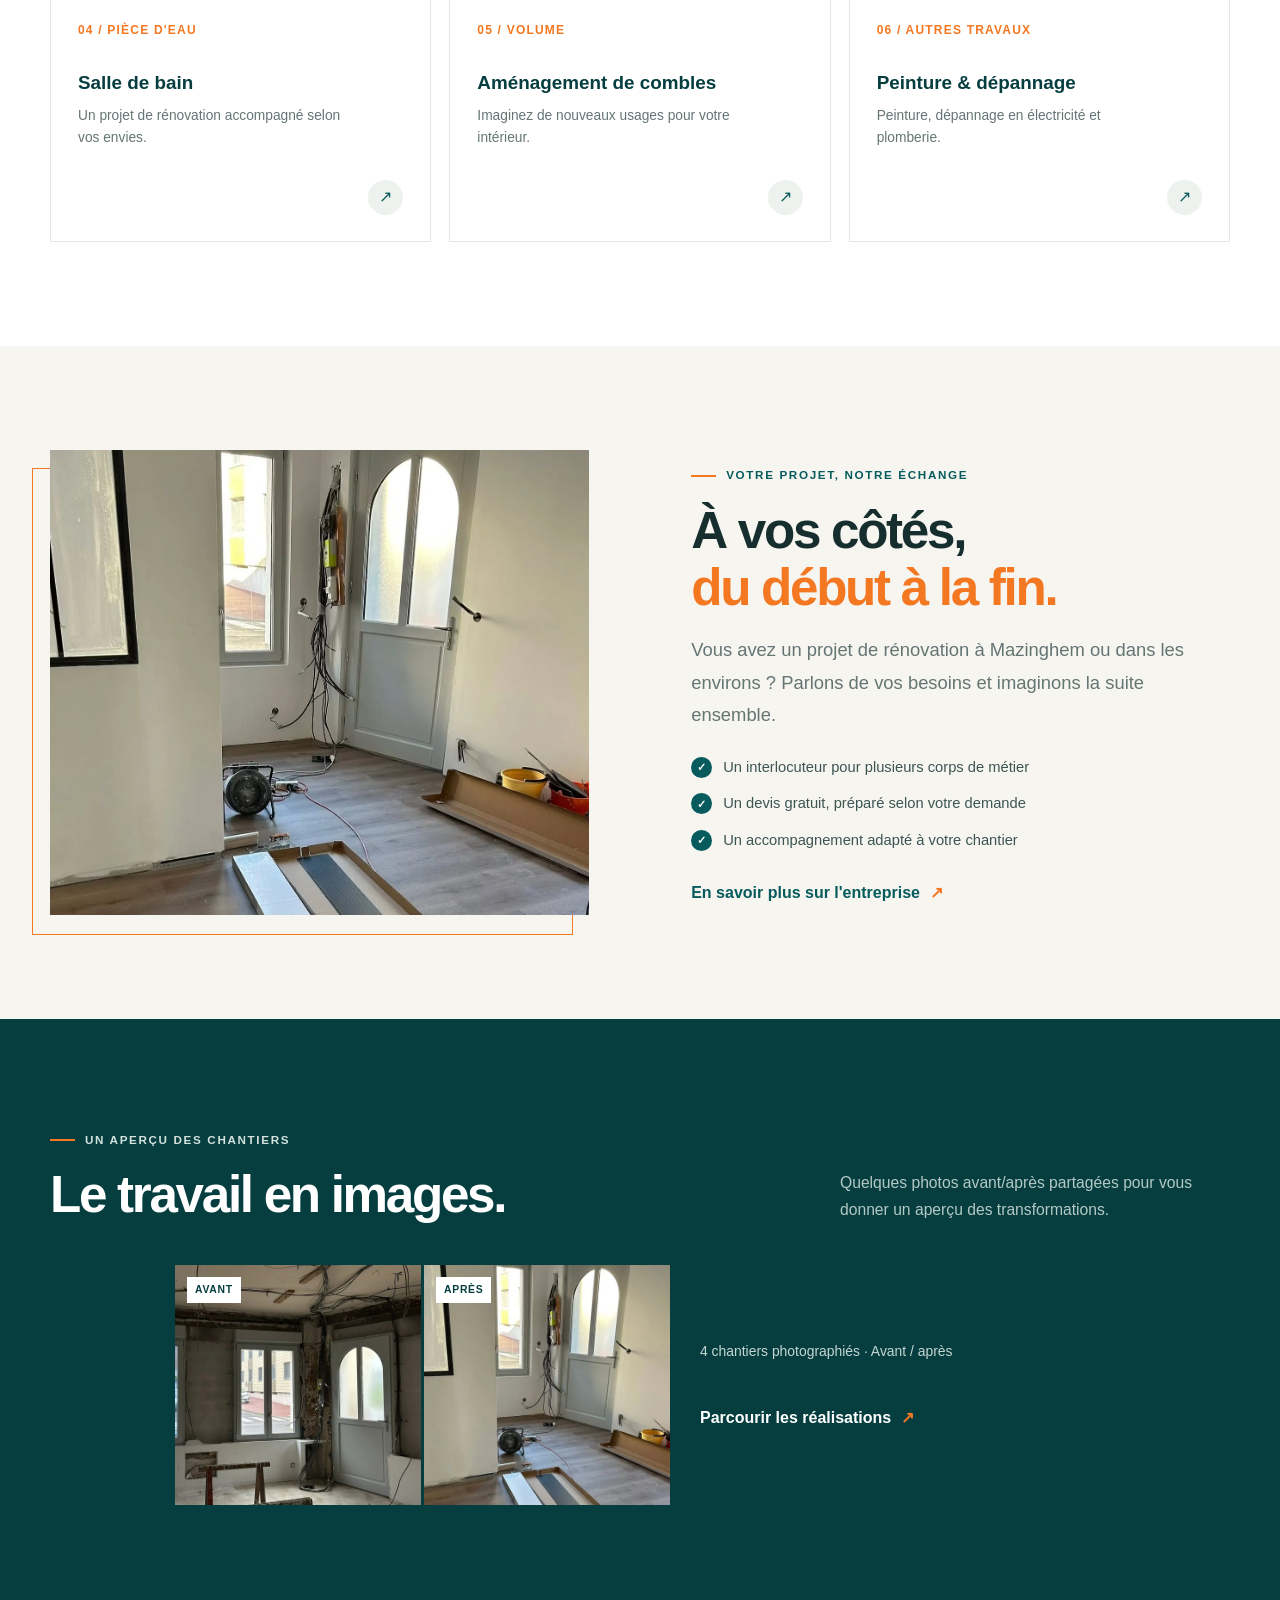
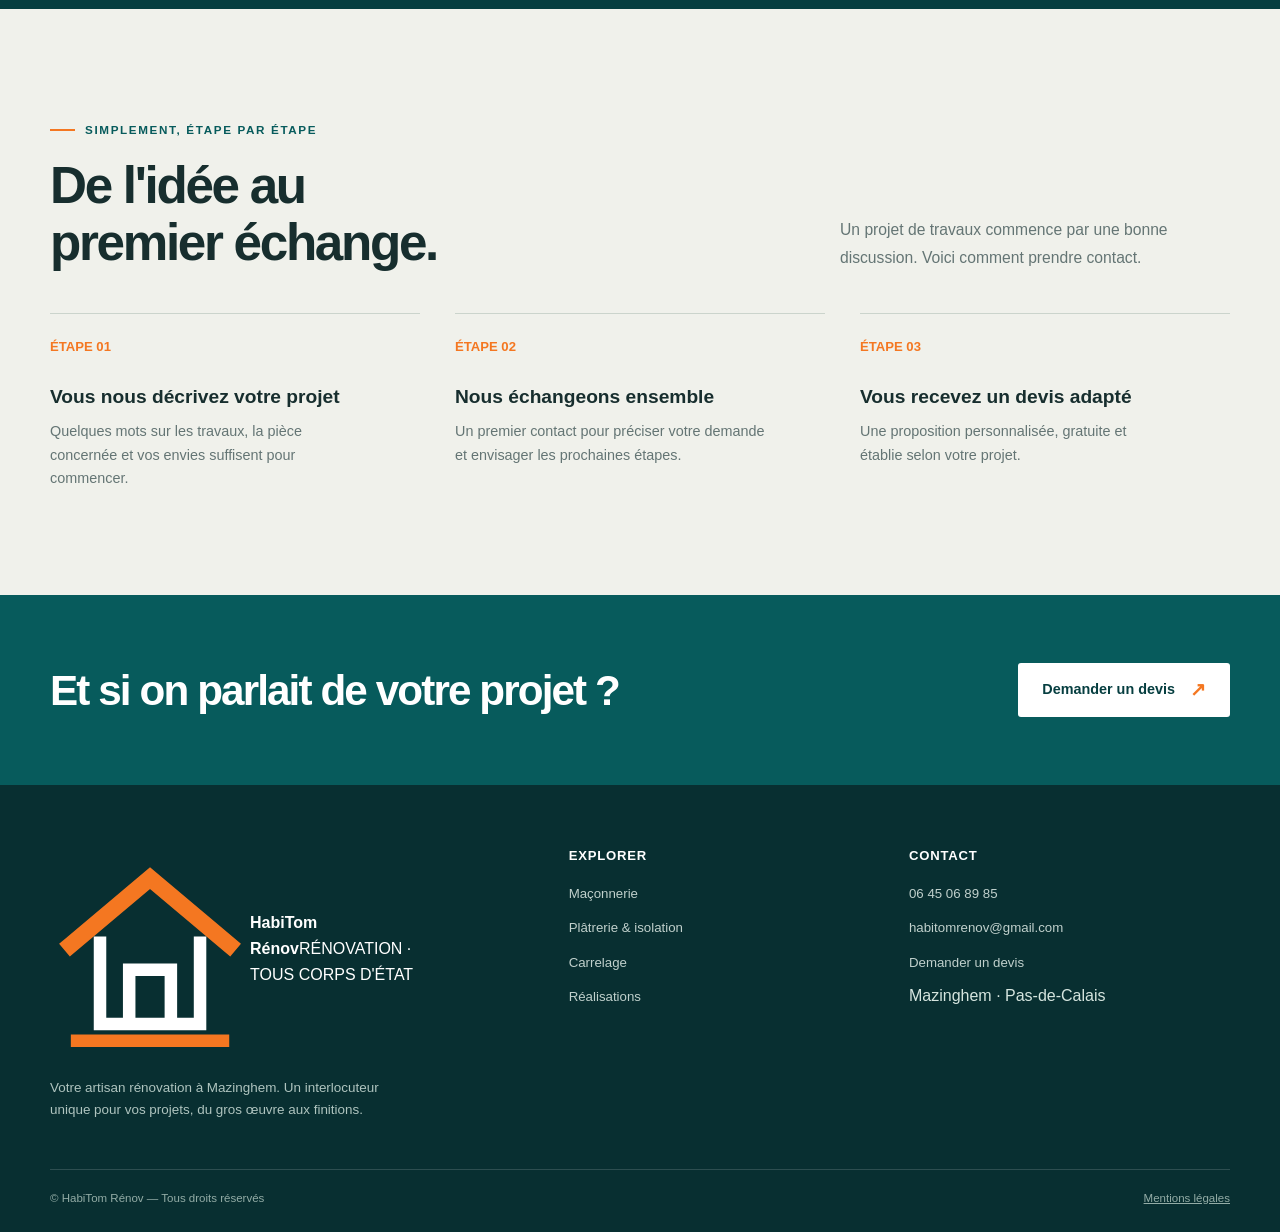
==== commit 67b62497: "Annule l’intégration du logo recadré Co-authored-by: Copilot <223556219+Copilot@users.noreply.github" ====
--- a/index.html
+++ b/index.html
@@ -6,7 +6,7 @@
   <title>HabiTom Rénov | Rénovation à Mazinghem</title>
   <meta name="description" content="HabiTom Rénov vous accompagne dans vos travaux de rénovation à Mazinghem : maçonnerie, plâtrerie, isolation, carrelage et aménagement intérieur.">
   <meta name="theme-color" content="#075b5c">
-  <link rel="icon" href="assets/images/habitom-logo.jpg" type="image/jpeg">
+  <link rel="icon" href="assets/images/logo-habitom.jpeg" type="image/jpeg">
   <link rel="stylesheet" href="assets/css/style.css">
   <script src="assets/js/main.js" defer></script>
   <script type="application/ld+json">
@@ -30,7 +30,7 @@
   <div class="topbar"><div class="wrap topbar-inner"><span>Votre projet de rénovation, un seul interlocuteur</span><span class="topbar-note">Basé à Mazinghem · Devis gratuit et personnalisé</span><a href="tel:+33645068985">06 45 06 89 85</a></div></div>
   <header class="site-header">
     <div class="wrap header-inner">
-      <a class="brand" href="index.html" aria-label="HabiTom Rénov, accueil"><img class="brand-logo" src="assets/images/habitom-logo.jpg" alt="Logo HabiTom Rénov"></a>
+      <a class="brand" href="index.html" aria-label="HabiTom Rénov, accueil"><svg class="brand-mark" viewBox="0 0 48 48" aria-hidden="true"><path d="M5 23 24 7l19 16" fill="none" stroke="#075b5c" stroke-width="4"/><path d="M12 21v21h24V21M19 42V29h10v13" fill="none" stroke="#075b5c" stroke-width="3"/><path d="M5 46h38" stroke="#f47721" stroke-width="3"/></svg><span class="brand-copy"><strong>HabiTom Rénov</strong><span>RÉNOVATION · TOUS CORPS D'ÉTAT</span></span></a>
       <details class="nav-toggle" open>
         <summary>Menu</summary>
         <nav aria-label="Navigation principale"><ul class="nav-list">
@@ -110,7 +110,7 @@
   <footer class="site-footer">
     <div class="wrap">
       <div class="footer-grid">
-        <div><a class="brand footer-brand" href="index.html" aria-label="HabiTom Rénov, accueil"><img class="brand-logo" src="assets/images/habitom-logo.jpg" alt="Logo HabiTom Rénov"></a><p class="footer-about">Votre artisan rénovation à Mazinghem. Un interlocuteur unique pour vos projets, du gros œuvre aux finitions.</p></div>
+        <div><a class="brand footer-brand" href="index.html" aria-label="HabiTom Rénov, accueil"><svg class="brand-mark" viewBox="0 0 48 48" aria-hidden="true"><path d="M5 23 24 7l19 16" fill="none" stroke="#f47721" stroke-width="4" stroke-linecap="square"/><path d="M12 21v21h24V21M19 42V29h10v13" fill="none" stroke="#fff" stroke-width="3"/><path d="M5 46h38" stroke="#f47721" stroke-width="3"/></svg><span class="brand-copy"><strong>HabiTom Rénov</strong><span>RÉNOVATION · TOUS CORPS D'ÉTAT</span></span></a><p class="footer-about">Votre artisan rénovation à Mazinghem. Un interlocuteur unique pour vos projets, du gros œuvre aux finitions.</p></div>
         <div class="footer-col"><h2>Explorer</h2><ul class="footer-links"><li><a href="maconnerie.html">Maçonnerie</a></li><li><a href="platrerie-isolation.html">Plâtrerie & isolation</a></li><li><a href="carrelage.html">Carrelage</a></li><li><a href="realisations.html">Réalisations</a></li></ul></div>
         <div class="footer-col"><h2>Contact</h2><ul class="footer-links"><li><a href="tel:+33645068985">06 45 06 89 85</a></li><li><a href="mailto:habitomrenov@gmail.com">habitomrenov@gmail.com</a></li><li><a href="devis.html">Demander un devis</a></li><li><span>Mazinghem · Pas-de-Calais</span></li></ul></div>
       </div>
